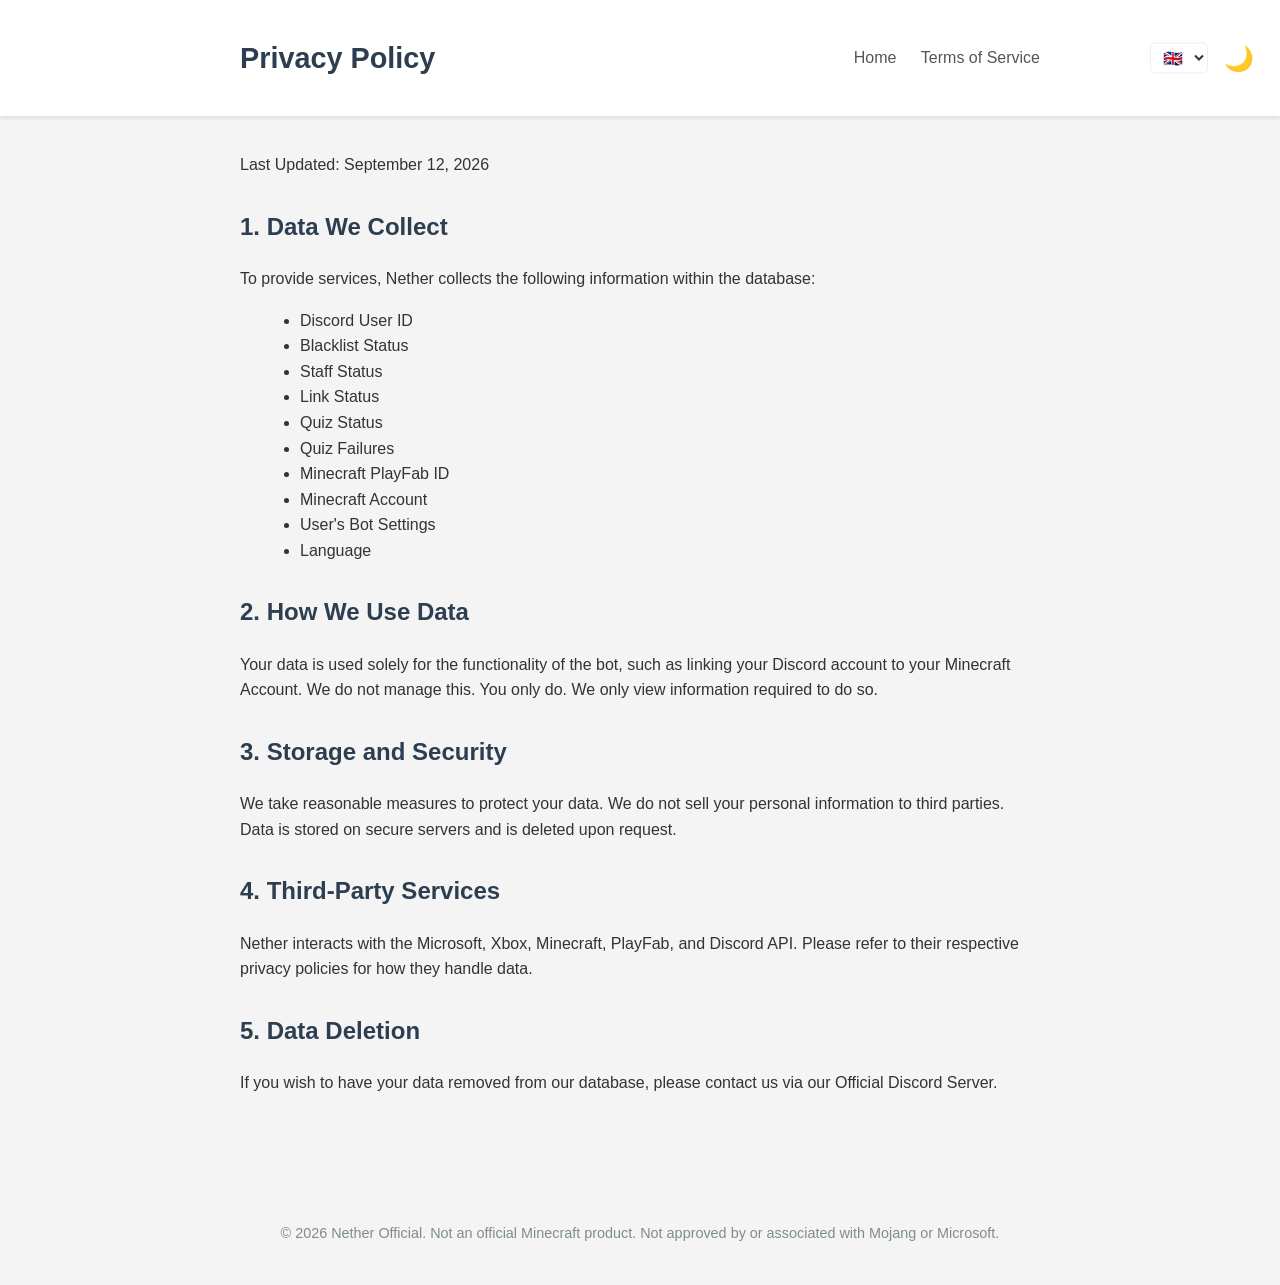
==== privacy.html @ d80ced0d "Update" ====
<!DOCTYPE html>
<html lang="en">
<head>
    <meta charset="UTF-8">
    <meta name="viewport" content="width=device-width, initial-scale=1.0">
    <title>Privacy Policy - Nether</title>
    <link rel="stylesheet" href="s.css">
    <link rel="icon" type="image/ico" sizes="48x48" href="f.ico">
    <link rel="prefetch" href="/">
    <link rel="prefetch" href="tos.html">
    <script src="s.js" defer></script>
</head>
<body>
    <header>
        <div class="container">
            <h1 data-i18n="privacyTitle">Privacy Policy</h1>
            <nav>
                <a href="/" data-i18n="home">Home</a>
                <a href="tos.html" data-i18n="tos">Terms of Service</a>
            </nav>
            <div class="header-controls">
                <select id="lang-select" class="lang-select" aria-label="Select Language">
                    <option value="en">🇬🇧 </option>
                    <option value="de">🇩🇪 </option>
                </select>
                <button id="tt" class="tt" aria-label="Toggle Theme">🌙</button>
            </div>
        </div>
    </header>
    <main class="container">
        <p data-i18n="lastUpdated">Last Updated: July 30, 2026</p>
        <h2>1. Data We Collect</h2>
        <p data-i18n="privacyDesc1">To provide services, Nether collects the following information within the database:</p>
        <ul id="data-list">
            <li>Discord User ID</li>
            <li>Blacklist Status</li>
            <li>Staff Status</li>
            <li>Link Status</li>
            <li>Quiz Status</li>
            <li>Quiz Failures</li>
            <li>Minecraft PlayFab ID</li>
            <li>Minecraft Account</li>
            <li>User's Bot Settings</li>
        </ul>
        <h2 data-i18n="privacyH2_2">2. How We Use Data</h2>
        <p data-i18n="privacyP2">Your data is used solely for the functionality of the bot, such as linking your Discord account to your Minecraft Account. We do not manage this. You only do. We only view information required to do so.</p>
        <h2 data-i18n="privacyH2_3">3. Storage and Security</h2>
        <p data-i18n="privacyP3">We take reasonable measures to protect your data. We do not sell your personal information to third parties. Data is stored on secure servers and is deleted upon request.</p>
        <h2 data-i18n="privacyH2_4">4. Third-Party Services</h2>
        <p data-i18n="privacyP4">Nether interacts with the Microsoft, Xbox, Minecraft, PlayFab, and Discord API. Please refer to their respective privacy policies for how they handle data.</p>
        <h2 data-i18n="privacyH2_5">5. Data Deletion</h2>
        <p data-i18n="privacyP5">If you wish to have your data removed from our database, please contact us via our Official Discord Server.</p>
    </main>
    <footer class="footer">
        <div class="container">
            <p data-i18n="footer">&copy; 2026 Nether Official. Not an official Minecraft product. Not approved by or associated with Mojang or Microsoft.</p>
        </div>
    </footer>
</body>
</html>
---- s.css ----
:root{--bg-color:#f4f4f4;--text-color:#333;--container-bg:#fff;--header-bg:#fff;--heading-color:#2c3e50;--link-color:#555;--link-hover:#9c0000;--border-color:#eee;--footer-color:#7f8c8d;--shadow:rgb(0 0 0 / .1)}html.dm{--bg-color:#1a1a1a;--text-color:#e0e0e0;--container-bg:#222;--header-bg:#222;--heading-color:#e0e0e0;--link-color:#e0e0e0;--border-color:#383838;--footer-color:#6a6a6a;--shadow:rgb(0 0 0 / .3)}body{font-family:sans-serif;line-height:1.6;color:var(--text-color);background-color:var(--bg-color);margin:0;padding:0;transition:background-color 0.3s,color 0.3s}.container{max-width:800px;margin:0 auto;padding:20px}h1{color:var(--heading-color);border-bottom:2px solid var(--border-color);padding-bottom:10px}h2{color:var(--heading-color);margin-top:30px}ul{list-style-type:disc;margin-left:20px}header{background-color:var(--header-bg);padding:15px 0;box-shadow:0 2px 4px var(--shadow);display:flex;justify-content:center;align-items:center;position:relative;z-index:1000;transition:background-color 0.3s,box-shadow 0.3s}header .container{display:flex;justify-content:space-between;align-items:center;width:100%}header h1{margin:0;border-bottom:none;padding-bottom:0;font-size:1.8em}header nav a{margin-left:20px;color:var(--link-color);text-decoration:none;transition:color 0.3s}header nav a:hover,.tt:hover{color:var(--link-hover)}.header-controls{display:flex;align-items:center;position:absolute;right:20px;top:50%;transform:translateY(-50%);gap:10px}.lang-select{background:var(--container-bg);color:var(--text-color);border:1px solid var(--border-color);padding:5px 8px;border-radius:5px;font-size:1em;cursor:pointer;transition:background-color 0.3s,color 0.3s,border-color 0.3s}.tt{background:none;border:none;font-size:1.5em;cursor:pointer;color:var(--link-color);transition:color 0.3s}.btn{display:inline-block;padding:10px 20px;margin:10px 10px 10px 0;border-radius:5px;text-decoration:none;font-weight:700;transition:background-color 0.3s,color 0.3s,border-color 0.3s;text-align:center;box-sizing:border-box}.btn.primary{background-color:#9c0000;color:#fff;border:1px solid #9c0000}.btn.primary:hover{background-color:#7e0000;border-color:#7e0000}.btn.secondary{background-color:#666;color:#fff;border:1px solid #666}.btn.secondary:hover{background-color:#444;border-color:#444}html.dm .btn.secondary{background-color:#555;color:#e0e0e0;border-color:#555}html.dm .btn.secondary:hover{background-color:#777;border-color:#777}.bg{margin-top:20px}.ho{text-align:center;padding:50px 0;background-color:var(--container-bg);margin-bottom:20px;border-radius:8px;box-shadow:0 2px 4px var(--shadow);transition:background-color 0.3s,box-shadow 0.3s}.ho h1{font-size:2.5em;color:var(--heading-color);margin-bottom:15px;border-bottom:none}.footer{margin-top:50px;font-size:.9em;color:var(--footer-color);text-align:center;padding:20px}.footer p{margin:0}@media (max-width:600px){header .container{flex-direction:column;text-align:center}header nav{margin-top:10px}header nav a{margin:0 10px}.header-controls{position:static;transform:none;margin-top:10px;justify-content:center}.bg{flex-direction:column;align-items:center}.btn{width:80%;margin:5px 0}}
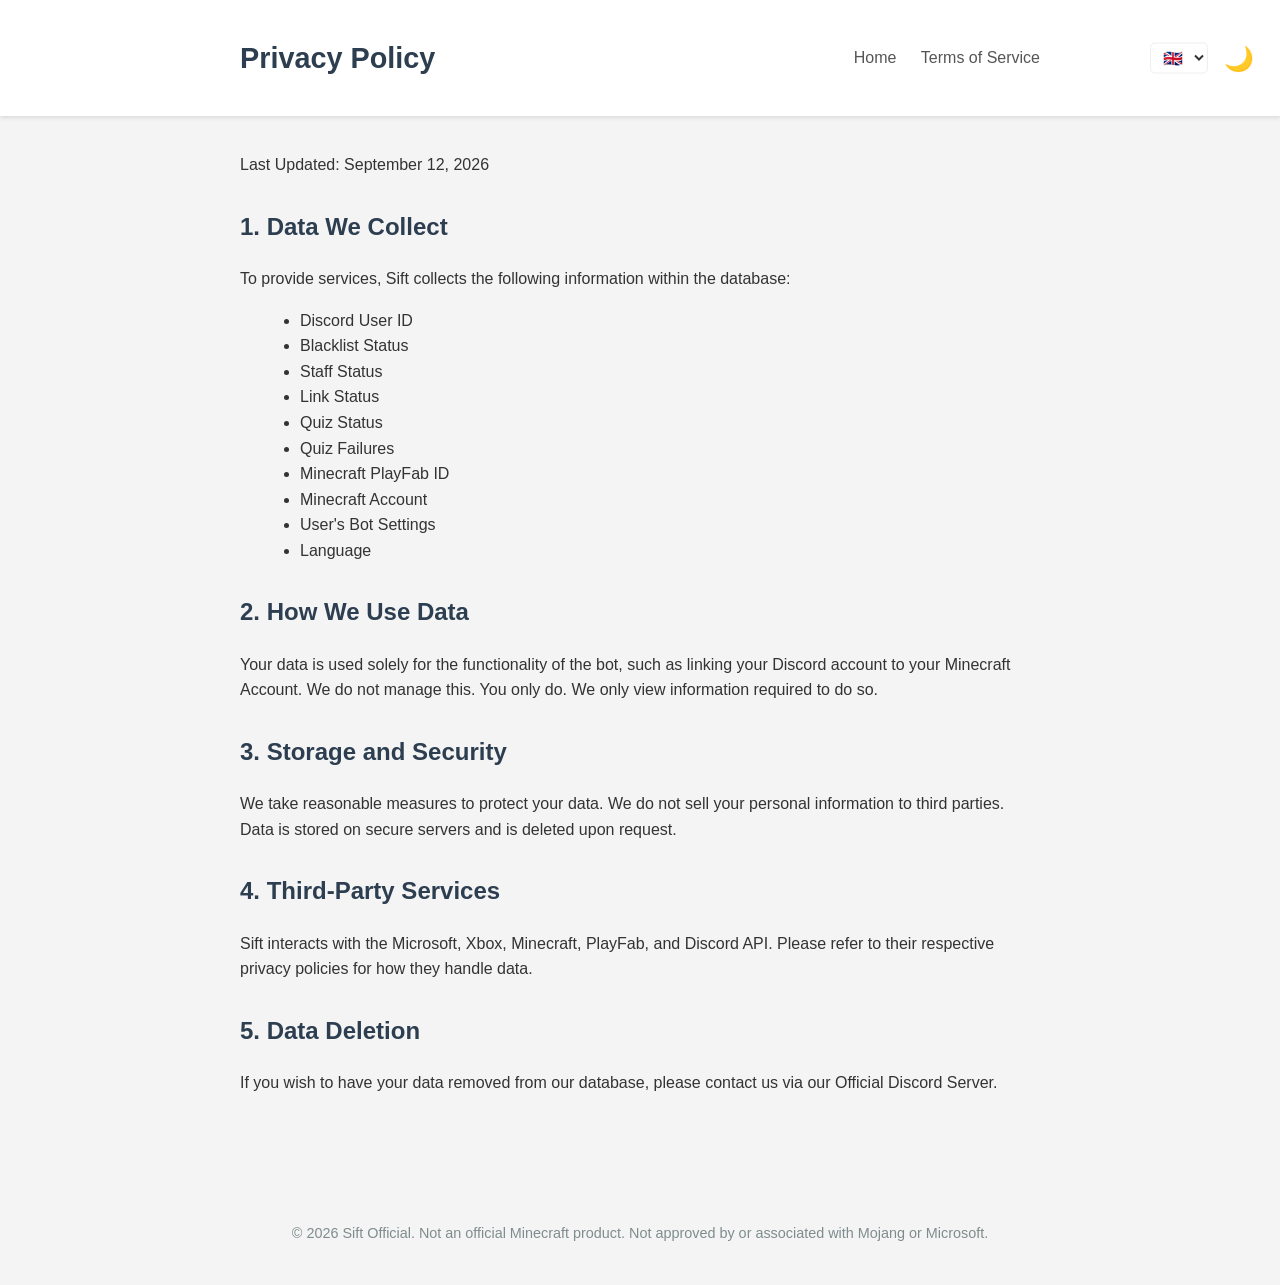
==== commit 4ae9eac2: "Sift" ====
--- a/privacy.html
+++ b/privacy.html
@@ -3,7 +3,7 @@
 <head>
     <meta charset="UTF-8">
     <meta name="viewport" content="width=device-width, initial-scale=1.0">
-    <title>Privacy Policy - Nether</title>
+    <title>Privacy Policy - Sift</title>
     <link rel="stylesheet" href="s.css">
     <link rel="icon" type="image/ico" sizes="48x48" href="f.ico">
     <link rel="prefetch" href="/">
@@ -30,7 +30,7 @@
     <main class="container">
         <p data-i18n="lastUpdated">Last Updated: July 30, 2026</p>
         <h2>1. Data We Collect</h2>
-        <p data-i18n="privacyDesc1">To provide services, Nether collects the following information within the database:</p>
+        <p data-i18n="privacyDesc1">To provide services, Sift collects the following information within the database:</p>
         <ul id="data-list">
             <li>Discord User ID</li>
             <li>Blacklist Status</li>
@@ -47,13 +47,13 @@
         <h2 data-i18n="privacyH2_3">3. Storage and Security</h2>
         <p data-i18n="privacyP3">We take reasonable measures to protect your data. We do not sell your personal information to third parties. Data is stored on secure servers and is deleted upon request.</p>
         <h2 data-i18n="privacyH2_4">4. Third-Party Services</h2>
-        <p data-i18n="privacyP4">Nether interacts with the Microsoft, Xbox, Minecraft, PlayFab, and Discord API. Please refer to their respective privacy policies for how they handle data.</p>
+        <p data-i18n="privacyP4">Sift interacts with the Microsoft, Xbox, Minecraft, PlayFab, and Discord API. Please refer to their respective privacy policies for how they handle data.</p>
         <h2 data-i18n="privacyH2_5">5. Data Deletion</h2>
         <p data-i18n="privacyP5">If you wish to have your data removed from our database, please contact us via our Official Discord Server.</p>
     </main>
     <footer class="footer">
         <div class="container">
-            <p data-i18n="footer">&copy; 2026 Nether Official. Not an official Minecraft product. Not approved by or associated with Mojang or Microsoft.</p>
+            <p data-i18n="footer">&copy; 2026 Sift Official. Not an official Minecraft product. Not approved by or associated with Mojang or Microsoft.</p>
         </div>
     </footer>
 </body>
--- a/s.css
+++ b/s.css
@@ -1 +1,241 @@
-:root{--bg-color:#f4f4f4;--text-color:#333;--container-bg:#fff;--header-bg:#fff;--heading-color:#2c3e50;--link-color:#555;--link-hover:#9c0000;--border-color:#eee;--footer-color:#7f8c8d;--shadow:rgb(0 0 0 / .1)}html.dm{--bg-color:#1a1a1a;--text-color:#e0e0e0;--container-bg:#222;--header-bg:#222;--heading-color:#e0e0e0;--link-color:#e0e0e0;--border-color:#383838;--footer-color:#6a6a6a;--shadow:rgb(0 0 0 / .3)}body{font-family:sans-serif;line-height:1.6;color:var(--text-color);background-color:var(--bg-color);margin:0;padding:0;transition:background-color 0.3s,color 0.3s}.container{max-width:800px;margin:0 auto;padding:20px}h1{color:var(--heading-color);border-bottom:2px solid var(--border-color);padding-bottom:10px}h2{color:var(--heading-color);margin-top:30px}ul{list-style-type:disc;margin-left:20px}header{background-color:var(--header-bg);padding:15px 0;box-shadow:0 2px 4px var(--shadow);display:flex;justify-content:center;align-items:center;position:relative;z-index:1000;transition:background-color 0.3s,box-shadow 0.3s}header .container{display:flex;justify-content:space-between;align-items:center;width:100%}header h1{margin:0;border-bottom:none;padding-bottom:0;font-size:1.8em}header nav a{margin-left:20px;color:var(--link-color);text-decoration:none;transition:color 0.3s}header nav a:hover,.tt:hover{color:var(--link-hover)}.header-controls{display:flex;align-items:center;position:absolute;right:20px;top:50%;transform:translateY(-50%);gap:10px}.lang-select{background:var(--container-bg);color:var(--text-color);border:1px solid var(--border-color);padding:5px 8px;border-radius:5px;font-size:1em;cursor:pointer;transition:background-color 0.3s,color 0.3s,border-color 0.3s}.tt{background:none;border:none;font-size:1.5em;cursor:pointer;color:var(--link-color);transition:color 0.3s}.btn{display:inline-block;padding:10px 20px;margin:10px 10px 10px 0;border-radius:5px;text-decoration:none;font-weight:700;transition:background-color 0.3s,color 0.3s,border-color 0.3s;text-align:center;box-sizing:border-box}.btn.primary{background-color:#9c0000;color:#fff;border:1px solid #9c0000}.btn.primary:hover{background-color:#7e0000;border-color:#7e0000}.btn.secondary{background-color:#666;color:#fff;border:1px solid #666}.btn.secondary:hover{background-color:#444;border-color:#444}html.dm .btn.secondary{background-color:#555;color:#e0e0e0;border-color:#555}html.dm .btn.secondary:hover{background-color:#777;border-color:#777}.bg{margin-top:20px}.ho{text-align:center;padding:50px 0;background-color:var(--container-bg);margin-bottom:20px;border-radius:8px;box-shadow:0 2px 4px var(--shadow);transition:background-color 0.3s,box-shadow 0.3s}.ho h1{font-size:2.5em;color:var(--heading-color);margin-bottom:15px;border-bottom:none}.footer{margin-top:50px;font-size:.9em;color:var(--footer-color);text-align:center;padding:20px}.footer p{margin:0}@media (max-width:600px){header .container{flex-direction:column;text-align:center}header nav{margin-top:10px}header nav a{margin:0 10px}.header-controls{position:static;transform:none;margin-top:10px;justify-content:center}.bg{flex-direction:column;align-items:center}.btn{width:80%;margin:5px 0}}+:root{--bg-color:#f4f4f4;--text-color:#333;--container-bg:#fff;--header-bg:#fff;--heading-color:#2c3e50;--link-color:#555;--link-hover:#9c0000;--border-color:#eee;--footer-color:#7f8c8d;--shadow:rgb(0 0 0 / .1)}html.dm{--bg-color:#1a1a1a;--text-color:#e0e0e0;--container-bg:#222;--header-bg:#222;--heading-color:#e0e0e0;--link-color:#e0e0e0;--border-color:#383838;--footer-color:#6a6a6a;--shadow:rgb(0 0 0 / .3)}body{font-family:sans-serif;line-height:1.6;color:var(--text-color);background-color:var(--bg-color);margin:0;padding:0;transition:background-color 0.3s,color 0.3s}.container{max-width:800px;margin:0 auto;padding:20px}h1{color:var(--heading-color);border-bottom:2px solid var(--border-color);padding-bottom:10px}h2{color:var(--heading-color);margin-top:30px}ul{list-style-type:disc;margin-left:20px}header{background-color:var(--header-bg);padding:15px 0;box-shadow:0 2px 4px var(--shadow);display:flex;justify-content:center;align-items:center;position:relative;z-index:1000;transition:background-color 0.3s,box-shadow 0.3s}header .container{display:flex;justify-content:space-between;align-items:center;width:100%}header h1{margin:0;border-bottom:none;padding-bottom:0;font-size:1.8em}header nav a{margin-left:20px;color:var(--link-color);text-decoration:none;transition:color 0.3s}header nav a:hover,.tt:hover{color:var(--link-hover)}.header-controls{display:flex;align-items:center;position:absolute;right:20px;top:50%;transform:translateY(-50%);gap:10px}.lang-select{background:var(--container-bg);color:var(--text-color);border:1px solid var(--border-color);padding:5px 8px;border-radius:5px;font-size:1em;cursor:pointer;transition:background-color 0.3s,color 0.3s,border-color 0.3s}.tt{background:none;border:none;font-size:1.5em;cursor:pointer;color:var(--link-color);transition:color 0.3s}.btn{display:inline-block;padding:10px 20px;margin:10px 10px 10px 0;border-radius:5px;text-decoration:none;font-weight:700;transition:background-color 0.3s,color 0.3s,border-color 0.3s;text-align:center;box-sizing:border-box}.btn.primary{background-color:#9c0000;color:#fff;border:1px solid #9c0000}.btn.primary:hover{background-color:#7e0000;border-color:#7e0000}.btn.secondary{background-color:#666;color:#fff;border:1px solid #666}.btn.secondary:hover{background-color:#444;border-color:#444}html.dm .btn.secondary{background-color:#555;color:#e0e0e0;border-color:#555}html.dm .btn.secondary:hover{background-color:#777;border-color:#777}.bg{margin-top:20px}.ho{text-align:center;padding:50px 0;background-color:var(--container-bg);margin-bottom:20px;border-radius:8px;box-shadow:0 2px 4px var(--shadow);transition:background-color 0.3s,box-shadow 0.3s}.ho h1{font-size:2.5em;color:var(--heading-color);margin-bottom:15px;border-bottom:none}.footer{margin-top:50px;font-size:.9em;color:var(--footer-color);text-align:center;padding:20px}.footer p{margin:0}@media (max-width:600px){header .container{flex-direction:column;text-align:center}header nav{margin-top:10px}header nav a{margin:0 10px}.header-controls{position:static;transform:none;margin-top:10px;justify-content:center}.bg{flex-direction:column;align-items:center}.btn{width:80%;margin:5px 0}}:root {
+  --bg-color: #f4f4f4;
+  --text-color: #333;
+  --container-bg: #fff;
+  --header-bg: #fff;
+  --heading-color: #2c3e50;
+  --link-color: #555;
+  --link-hover: #6ba4e8;
+  --border-color: #eee;
+  --footer-color: #7f8c8d;
+  --shadow: rgb(0 0 0 / 0.1);
+}
+
+html.dm {
+  --bg-color: #1a1a1a;
+  --text-color: #e0e0e0;
+  --container-bg: #222;
+  --header-bg: #222;
+  --heading-color: #e0e0e0;
+  --link-color: #e0e0e0;
+  --border-color: #383838;
+  --footer-color: #6a6a6a;
+  --shadow: rgb(0 0 0 / 0.3);
+}
+
+body {
+  font-family: sans-serif;
+  line-height: 1.6;
+  color: var(--text-color);
+  background-color: var(--bg-color);
+  margin: 0;
+  padding: 0;
+  transition:
+    background-color 0.3s,
+    color 0.3s;
+}
+
+.container {
+  max-width: 800px;
+  margin: 0 auto;
+  padding: 20px;
+}
+
+h1 {
+  color: var(--heading-color);
+  border-bottom: 2px solid var(--border-color);
+  padding-bottom: 10px;
+}
+
+h2 {
+  color: var(--heading-color);
+  margin-top: 30px;
+}
+
+ul {
+  list-style-type: disc;
+  margin-left: 20px;
+}
+
+header {
+  background-color: var(--header-bg);
+  padding: 15px 0;
+  box-shadow: 0 2px 4px var(--shadow);
+  display: flex;
+  justify-content: center;
+  align-items: center;
+  position: relative;
+  z-index: 1000;
+  transition:
+    background-color 0.3s,
+    box-shadow 0.3s;
+}
+
+header .container {
+  display: flex;
+  justify-content: space-between;
+  align-items: center;
+  width: 100%;
+}
+
+header h1 {
+  margin: 0;
+  border-bottom: none;
+  padding-bottom: 0;
+  font-size: 1.8em;
+}
+
+header nav a {
+  margin-left: 20px;
+  color: var(--link-color);
+  text-decoration: none;
+  transition: color 0.3s;
+}
+
+header nav a:hover,
+.tt:hover {
+  color: var(--link-hover);
+}
+
+.header-controls {
+  display: flex;
+  align-items: center;
+  position: absolute;
+  right: 20px;
+  top: 50%;
+  transform: translateY(-50%);
+  gap: 10px;
+}
+
+.lang-select {
+  background: var(--container-bg);
+  color: var(--text-color);
+  border: 1px solid var(--border-color);
+  padding: 5px 8px;
+  border-radius: 5px;
+  font-size: 1em;
+  cursor: pointer;
+  transition:
+    background-color 0.3s,
+    color 0.3s,
+    border-color 0.3s;
+}
+
+.tt {
+  background: none;
+  border: none;
+  font-size: 1.5em;
+  cursor: pointer;
+  color: var(--link-color);
+  transition: color 0.3s;
+}
+
+.btn {
+  display: inline-block;
+  padding: 10px 20px;
+  margin: 10px 10px 10px 0;
+  border-radius: 5px;
+  text-decoration: none;
+  font-weight: 700;
+  transition:
+    background-color 0.3s,
+    color 0.3s,
+    border-color 0.3s;
+  text-align: center;
+  box-sizing: border-box;
+}
+
+.btn.primary {
+  background-color: #6ba4e8;
+  color: #fff;
+  border: 1px solid #6ba4e8;
+}
+
+.btn.primary:hover {
+  background-color: #528bc8;
+  border-color: #528bc8;
+}
+
+.btn.secondary {
+  background-color: #666;
+  color: #fff;
+  border: 1px solid #666;
+}
+
+.btn.secondary:hover {
+  background-color: #444;
+  border-color: #444;
+}
+
+html.dm .btn.secondary {
+  background-color: #555;
+  color: #e0e0e0;
+  border-color: #555;
+}
+
+html.dm .btn.secondary:hover {
+  background-color: #777;
+  border-color: #777;
+}
+
+.bg {
+  margin-top: 20px;
+}
+
+.ho {
+  text-align: center;
+  padding: 50px 0;
+  background-color: var(--container-bg);
+  margin-bottom: 20px;
+  border-radius: 8px;
+  box-shadow: 0 2px 4px var(--shadow);
+  transition:
+    background-color 0.3s,
+    box-shadow 0.3s;
+}
+
+.ho h1 {
+  font-size: 2.5em;
+  color: var(--heading-color);
+  margin-bottom: 15px;
+  border-bottom: none;
+}
+
+.footer {
+  margin-top: 50px;
+  font-size: 0.9em;
+  color: var(--footer-color);
+  text-align: center;
+  padding: 20px;
+}
+
+.footer p {
+  margin: 0;
+}
+
+@media (max-width: 600px) {
+  header .container {
+    flex-direction: column;
+    text-align: center;
+  }
+  header nav {
+    margin-top: 10px;
+  }
+  header nav a {
+    margin: 0 10px;
+  }
+  .header-controls {
+    position: static;
+    transform: none;
+    margin-top: 10px;
+    justify-content: center;
+  }
+  .bg {
+    flex-direction: column;
+    align-items: center;
+  }
+  .btn {
+    width: 80%;
+    margin: 5px 0;
+  }
+}
